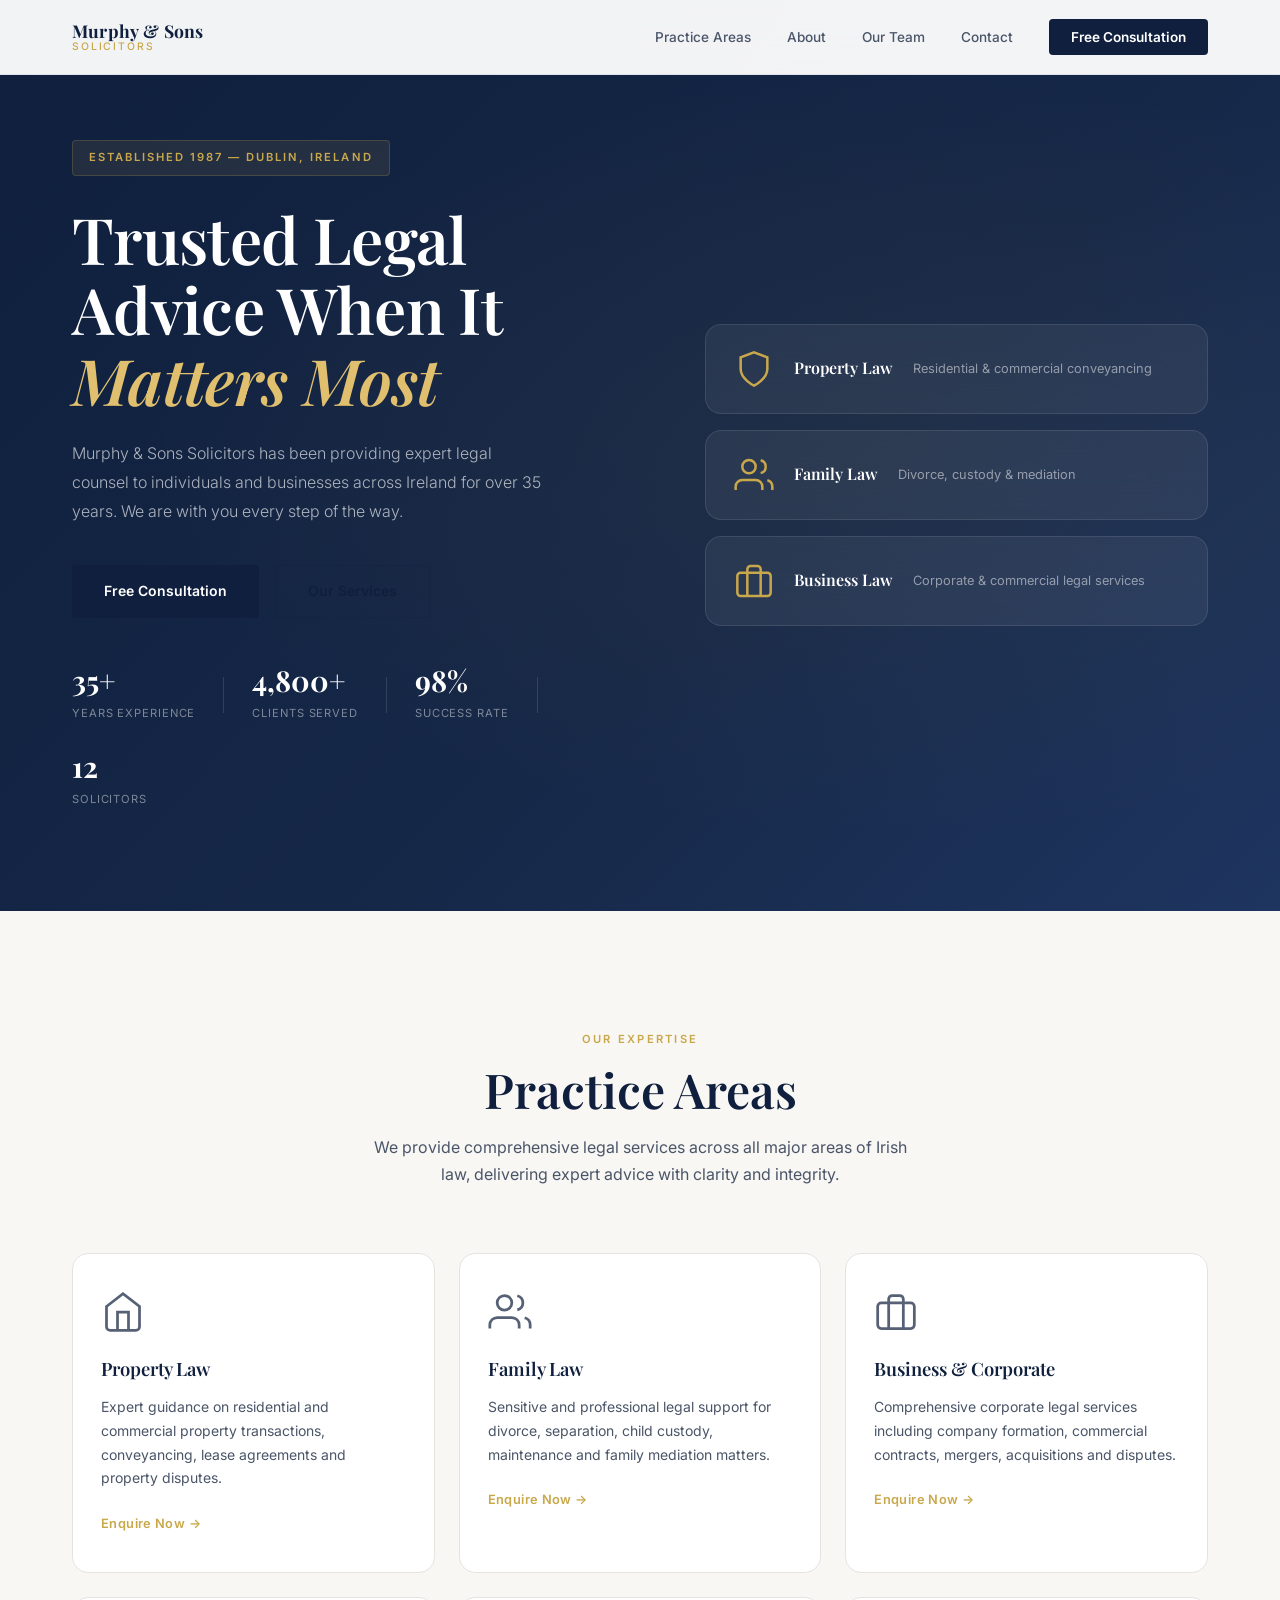
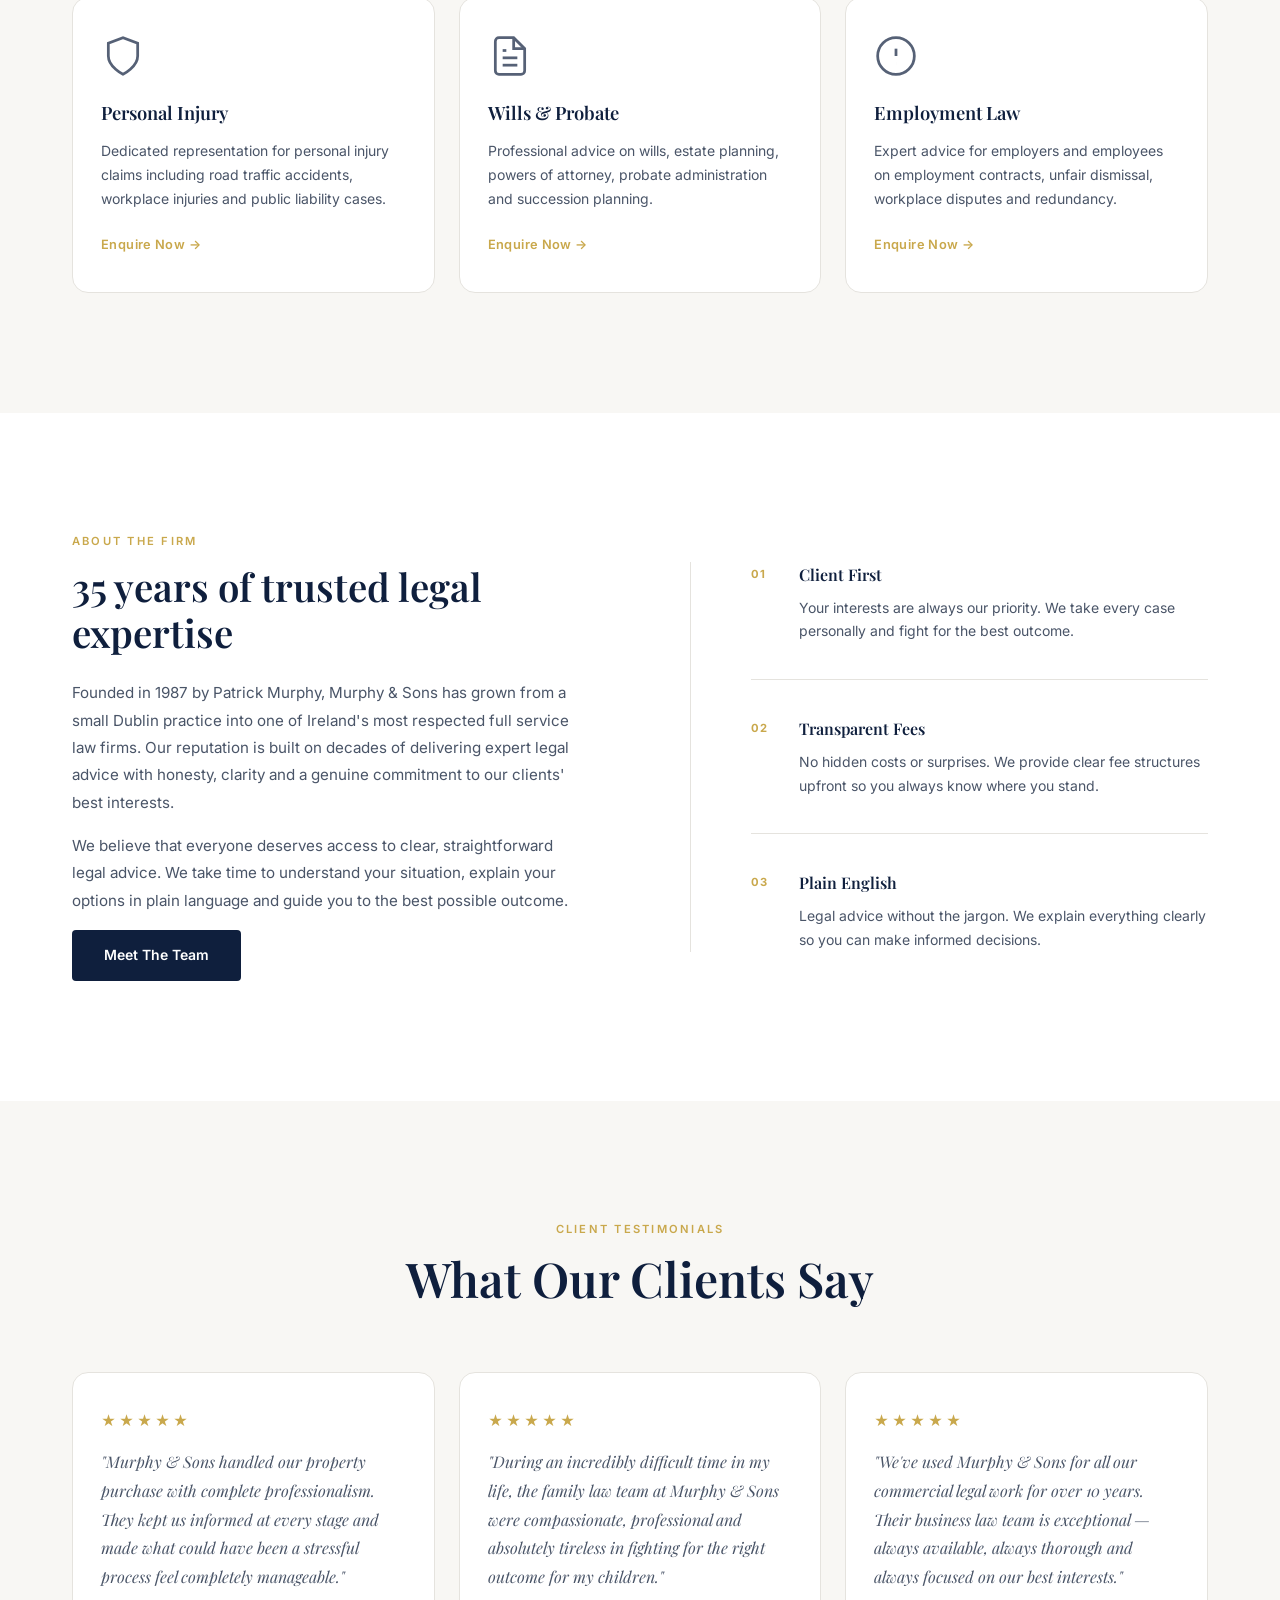
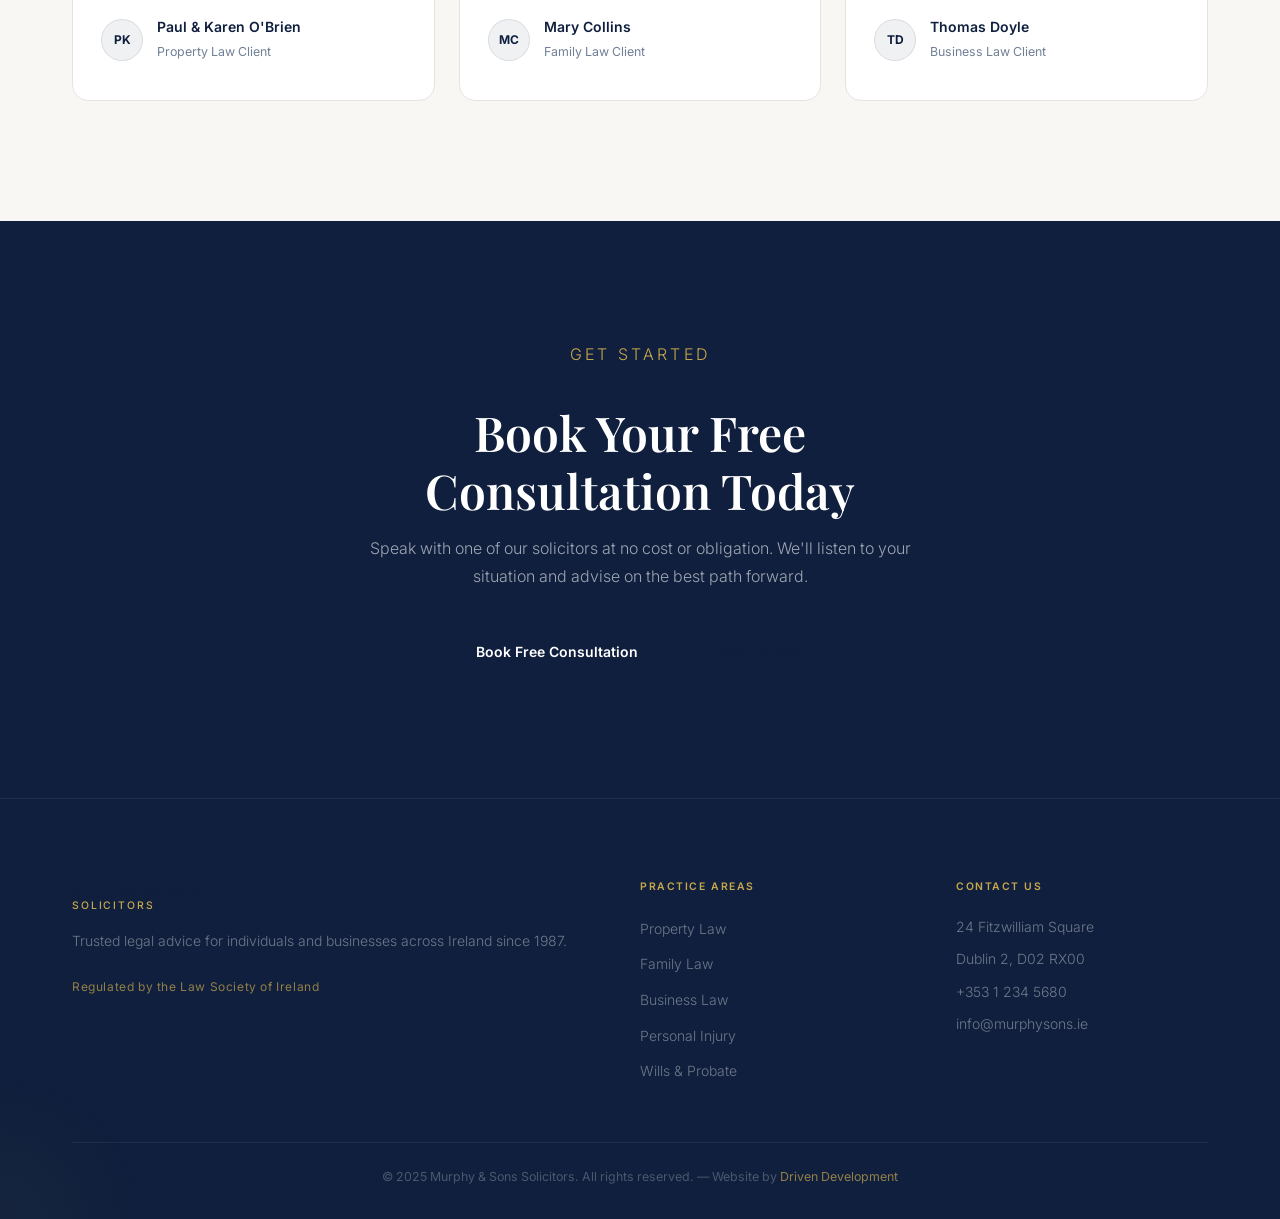
==== index.html @ 1b97e381 "Initial commit — Murphy & Sons Solicitors full website with homepage, team and contact" ====
<!DOCTYPE html>
<html lang="en">
<head>
  <meta charset="UTF-8" />
  <meta name="viewport" content="width=device-width, initial-scale=1.0" />
  <meta name="description" content="Murphy & Sons Solicitors — Trusted legal advice for individuals and businesses across Ireland." />
  <title>Murphy & Sons Solicitors</title>
  <link rel="stylesheet" href="style.css" />
  <link rel="preconnect" href="https://fonts.googleapis.com" />
  <link rel="preconnect" href="https://fonts.gstatic.com" crossorigin />
  <link href="https://fonts.googleapis.com/css2?family=Playfair+Display:ital,wght@0,400;0,500;0,600;0,700;1,400;1,600&family=Inter:wght@300;400;500;600;700&display=swap" rel="stylesheet" />
</head>
<body>

  <!-- NAVIGATION -->
  <nav class="nav" id="nav">
    <div class="nav__inner">
      <a href="index.html" class="nav__logo">
        <span class="logo__name">Murphy & Sons</span>
        <span class="logo__tag">Solicitors</span>
      </a>
      <ul class="nav__links" id="navLinks">
        <li><a href="#practice-areas">Practice Areas</a></li>
        <li><a href="#about">About</a></li>
        <li><a href="pages/about.html">Our Team</a></li>
        <li><a href="pages/contact.html">Contact</a></li>
        <li><a href="pages/contact.html" class="nav__cta">Free Consultation</a></li>
      </ul>
      <button class="nav__burger" id="burger" aria-label="Open menu">
        <span></span><span></span><span></span>
      </button>
    </div>
  </nav>

  <!-- HERO -->
  <section class="hero">
    <div class="hero__inner">
      <div class="hero__content">
        <div class="hero__tag">Established 1987 — Dublin, Ireland</div>
        <h1 class="hero__heading">Trusted Legal<br />Advice When It<br /><em>Matters Most</em></h1>
        <p class="hero__sub">Murphy & Sons Solicitors has been providing expert legal counsel to individuals and businesses across Ireland for over 35 years. We are with you every step of the way.</p>
        <div class="hero__actions">
          <a href="pages/contact.html" class="btn btn--primary">Free Consultation</a>
          <a href="#practice-areas" class="btn btn--ghost">Our Services</a>
        </div>
        <div class="hero__trust">
          <div class="hero__trust-item">
            <strong>35+</strong>
            <span>Years Experience</span>
          </div>
          <div class="hero__trust-divider"></div>
          <div class="hero__trust-item">
            <strong>4,800+</strong>
            <span>Clients Served</span>
          </div>
          <div class="hero__trust-divider"></div>
          <div class="hero__trust-item">
            <strong>98%</strong>
            <span>Success Rate</span>
          </div>
          <div class="hero__trust-divider"></div>
          <div class="hero__trust-item">
            <strong>12</strong>
            <span>Solicitors</span>
          </div>
        </div>
      </div>
      <div class="hero__right">
        <div class="hero__card-stack">
          <div class="hero__card">
            <div class="hero__card-icon">
              <svg viewBox="0 0 24 24" fill="none" stroke="currentColor" stroke-width="1.5"><path d="M12 22s8-4 8-10V5l-8-3-8 3v7c0 6 8 10 8 10z"/></svg>
            </div>
            <h3>Property Law</h3>
            <p>Residential & commercial conveyancing</p>
          </div>
          <div class="hero__card">
            <div class="hero__card-icon">
              <svg viewBox="0 0 24 24" fill="none" stroke="currentColor" stroke-width="1.5"><path d="M17 21v-2a4 4 0 0 0-4-4H5a4 4 0 0 0-4 4v2"/><circle cx="9" cy="7" r="4"/><path d="M23 21v-2a4 4 0 0 0-3-3.87"/><path d="M16 3.13a4 4 0 0 1 0 7.75"/></svg>
            </div>
            <h3>Family Law</h3>
            <p>Divorce, custody & mediation</p>
          </div>
          <div class="hero__card">
            <div class="hero__card-icon">
              <svg viewBox="0 0 24 24" fill="none" stroke="currentColor" stroke-width="1.5"><rect x="2" y="7" width="20" height="14" rx="2" ry="2"/><path d="M16 21V5a2 2 0 0 0-2-2h-4a2 2 0 0 0-2 2v16"/></svg>
            </div>
            <h3>Business Law</h3>
            <p>Corporate & commercial legal services</p>
          </div>
        </div>
      </div>
    </div>
  </section>

  <!-- PRACTICE AREAS -->
  <section class="practice-areas section" id="practice-areas">
    <div class="container">
      <div class="section__header">
        <p class="section__label">Our Expertise</p>
        <h2 class="section__title">Practice Areas</h2>
        <p class="section__sub">We provide comprehensive legal services across all major areas of Irish law, delivering expert advice with clarity and integrity.</p>
      </div>
      <div class="practice__grid">
        <div class="practice__card">
          <div class="practice__icon">
            <svg viewBox="0 0 24 24" fill="none" stroke="currentColor" stroke-width="1.5"><path d="M3 9l9-7 9 7v11a2 2 0 0 1-2 2H5a2 2 0 0 1-2-2z"/><polyline points="9 22 9 12 15 12 15 22"/></svg>
          </div>
          <h3>Property Law</h3>
          <p>Expert guidance on residential and commercial property transactions, conveyancing, lease agreements and property disputes.</p>
          <a href="pages/contact.html" class="practice__link">Enquire Now →</a>
        </div>
        <div class="practice__card">
          <div class="practice__icon">
            <svg viewBox="0 0 24 24" fill="none" stroke="currentColor" stroke-width="1.5"><path d="M17 21v-2a4 4 0 0 0-4-4H5a4 4 0 0 0-4 4v2"/><circle cx="9" cy="7" r="4"/><path d="M23 21v-2a4 4 0 0 0-3-3.87"/><path d="M16 3.13a4 4 0 0 1 0 7.75"/></svg>
          </div>
          <h3>Family Law</h3>
          <p>Sensitive and professional legal support for divorce, separation, child custody, maintenance and family mediation matters.</p>
          <a href="pages/contact.html" class="practice__link">Enquire Now →</a>
        </div>
        <div class="practice__card">
          <div class="practice__icon">
            <svg viewBox="0 0 24 24" fill="none" stroke="currentColor" stroke-width="1.5"><rect x="2" y="7" width="20" height="14" rx="2" ry="2"/><path d="M16 21V5a2 2 0 0 0-2-2h-4a2 2 0 0 0-2 2v16"/></svg>
          </div>
          <h3>Business & Corporate</h3>
          <p>Comprehensive corporate legal services including company formation, commercial contracts, mergers, acquisitions and disputes.</p>
          <a href="pages/contact.html" class="practice__link">Enquire Now →</a>
        </div>
        <div class="practice__card">
          <div class="practice__icon">
            <svg viewBox="0 0 24 24" fill="none" stroke="currentColor" stroke-width="1.5"><path d="M12 22s8-4 8-10V5l-8-3-8 3v7c0 6 8 10 8 10z"/></svg>
          </div>
          <h3>Personal Injury</h3>
          <p>Dedicated representation for personal injury claims including road traffic accidents, workplace injuries and public liability cases.</p>
          <a href="pages/contact.html" class="practice__link">Enquire Now →</a>
        </div>
        <div class="practice__card">
          <div class="practice__icon">
            <svg viewBox="0 0 24 24" fill="none" stroke="currentColor" stroke-width="1.5"><path d="M14 2H6a2 2 0 0 0-2 2v16a2 2 0 0 0 2 2h12a2 2 0 0 0 2-2V8z"/><polyline points="14 2 14 8 20 8"/><line x1="16" y1="13" x2="8" y2="13"/><line x1="16" y1="17" x2="8" y2="17"/><polyline points="10 9 9 9 8 9"/></svg>
          </div>
          <h3>Wills & Probate</h3>
          <p>Professional advice on wills, estate planning, powers of attorney, probate administration and succession planning.</p>
          <a href="pages/contact.html" class="practice__link">Enquire Now →</a>
        </div>
        <div class="practice__card">
          <div class="practice__icon">
            <svg viewBox="0 0 24 24" fill="none" stroke="currentColor" stroke-width="1.5"><circle cx="12" cy="12" r="10"/><line x1="12" y1="8" x2="12" y2="12"/><line x1="12" y1="16" x2="12.01" y2="16"/></svg>
          </div>
          <h3>Employment Law</h3>
          <p>Expert advice for employers and employees on employment contracts, unfair dismissal, workplace disputes and redundancy.</p>
          <a href="pages/contact.html" class="practice__link">Enquire Now →</a>
        </div>
      </div>
    </div>
  </section>

  <!-- ABOUT STRIP -->
  <section class="about-strip section" id="about">
    <div class="container">
      <div class="about-strip__inner">
        <div class="about-strip__left">
          <p class="section__label">About The Firm</p>
          <h2 class="about-strip__title">35 years of trusted legal expertise</h2>
          <p class="about-strip__body">Founded in 1987 by Patrick Murphy, Murphy & Sons has grown from a small Dublin practice into one of Ireland's most respected full service law firms. Our reputation is built on decades of delivering expert legal advice with honesty, clarity and a genuine commitment to our clients' best interests.</p>
          <p class="about-strip__body">We believe that everyone deserves access to clear, straightforward legal advice. We take time to understand your situation, explain your options in plain language and guide you to the best possible outcome.</p>
          <a href="pages/about.html" class="btn btn--primary">Meet The Team</a>
        </div>
        <div class="about-strip__right">
          <div class="about-strip__values">
            <div class="value__item">
              <div class="value__num">01</div>
              <div>
                <h4>Client First</h4>
                <p>Your interests are always our priority. We take every case personally and fight for the best outcome.</p>
              </div>
            </div>
            <div class="value__item">
              <div class="value__num">02</div>
              <div>
                <h4>Transparent Fees</h4>
                <p>No hidden costs or surprises. We provide clear fee structures upfront so you always know where you stand.</p>
              </div>
            </div>
            <div class="value__item">
              <div class="value__num">03</div>
              <div>
                <h4>Plain English</h4>
                <p>Legal advice without the jargon. We explain everything clearly so you can make informed decisions.</p>
              </div>
            </div>
          </div>
        </div>
      </div>
    </div>
  </section>

  <!-- TESTIMONIALS -->
  <section class="testimonials section">
    <div class="container">
      <div class="section__header">
        <p class="section__label">Client Testimonials</p>
        <h2 class="section__title">What Our Clients Say</h2>
      </div>
      <div class="testimonials__grid">
        <div class="testimonial__card">
          <div class="testimonial__stars">★★★★★</div>
          <p>"Murphy & Sons handled our property purchase with complete professionalism. They kept us informed at every stage and made what could have been a stressful process feel completely manageable."</p>
          <div class="testimonial__author">
            <div class="author__initials">PK</div>
            <div>
              <strong>Paul & Karen O'Brien</strong>
              <span>Property Law Client</span>
            </div>
          </div>
        </div>
        <div class="testimonial__card">
          <div class="testimonial__stars">★★★★★</div>
          <p>"During an incredibly difficult time in my life, the family law team at Murphy & Sons were compassionate, professional and absolutely tireless in fighting for the right outcome for my children."</p>
          <div class="testimonial__author">
            <div class="author__initials">MC</div>
            <div>
              <strong>Mary Collins</strong>
              <span>Family Law Client</span>
            </div>
          </div>
        </div>
        <div class="testimonial__card">
          <div class="testimonial__stars">★★★★★</div>
          <p>"We've used Murphy & Sons for all our commercial legal work for over 10 years. Their business law team is exceptional — always available, always thorough and always focused on our best interests."</p>
          <div class="testimonial__author">
            <div class="author__initials">TD</div>
            <div>
              <strong>Thomas Doyle</strong>
              <span>Business Law Client</span>
            </div>
          </div>
        </div>
      </div>
    </div>
  </section>

  <!-- CTA -->
  <section class="cta-banner">
    <div class="container">
      <div class="cta-banner__inner">
        <p class="section__label">Get Started</p>
        <h2>Book Your Free Consultation Today</h2>
        <p>Speak with one of our solicitors at no cost or obligation. We'll listen to your situation and advise on the best path forward.</p>
        <div class="cta-banner__actions">
          <a href="pages/contact.html" class="btn btn--primary">Book Free Consultation</a>
          <a href="tel:+35312345680" class="btn btn--ghost">Call Us Now</a>
        </div>
      </div>
    </div>
  </section>

  <!-- FOOTER -->
  <footer class="footer">
    <div class="container">
      <div class="footer__inner">
        <div class="footer__brand">
          <a href="index.html" class="nav__logo">
            <span class="logo__name">Murphy & Sons</span>
            <span class="logo__tag">Solicitors</span>
          </a>
          <p>Trusted legal advice for individuals and businesses across Ireland since 1987.</p>
          <div class="footer__reg">
            <span>Regulated by the Law Society of Ireland</span>
          </div>
        </div>
        <div class="footer__links">
          <h4>Practice Areas</h4>
          <ul>
            <li><a href="#practice-areas">Property Law</a></li>
            <li><a href="#practice-areas">Family Law</a></li>
            <li><a href="#practice-areas">Business Law</a></li>
            <li><a href="#practice-areas">Personal Injury</a></li>
            <li><a href="#practice-areas">Wills & Probate</a></li>
          </ul>
        </div>
        <div class="footer__contact">
          <h4>Contact Us</h4>
          <ul>
            <li>24 Fitzwilliam Square</li>
            <li>Dublin 2, D02 RX00</li>
            <li><a href="tel:+35312345680">+353 1 234 5680</a></li>
            <li><a href="mailto:info@murphysons.ie">info@murphysons.ie</a></li>
          </ul>
        </div>
      </div>
      <div class="footer__bottom">
        <p>© 2025 Murphy & Sons Solicitors. All rights reserved. — Website by <a href="https://cbyrne290-hub.github.io/driven-development" target="_blank">Driven Development</a></p>
      </div>
    </div>
  </footer>

  <script src="script.js"></script>
</body>
</html>
---- style.css ----
/* ============================================
   MURPHY & SONS SOLICITORS — STYLESHEET
   ============================================ */

/* --- RESET & BASE --- */
*, *::before, *::after {
  margin: 0;
  padding: 0;
  box-sizing: border-box;
}

:root {
  --navy: #0F1F3D;
  --navy-mid: #162848;
  --navy-light: #1E3560;
  --gold: #C9A84C;
  --gold-light: #E0C06E;
  --white: #FFFFFF;
  --off-white: #F8F7F4;
  --light-grey: #F2F1EE;
  --mid-grey: #E5E3DE;
  --text-dark: #1A1A2E;
  --text-mid: #4A5568;
  --text-light: #718096;
  --font-display: 'Playfair Display', serif;
  --font-main: 'Inter', sans-serif;
  --transition: 0.3s ease;
  --radius: 8px;
  --radius-lg: 16px;
}

html {
  scroll-behavior: smooth;
  font-size: 16px;
}

body {
  font-family: var(--font-main);
  background-color: var(--white);
  color: var(--text-dark);
  overflow-x: hidden;
  line-height: 1.6;
}

a {
  text-decoration: none;
  color: inherit;
}

ul {
  list-style: none;
}

img {
  max-width: 100%;
  display: block;
}

/* --- UTILITY --- */
.container {
  max-width: 1200px;
  margin: 0 auto;
  padding: 0 2rem;
}

.section {
  padding: 120px 0;
}

.section__header {
  text-align: center;
  margin-bottom: 64px;
}

.section__label {
  font-size: 0.7rem;
  font-weight: 600;
  letter-spacing: 0.2em;
  text-transform: uppercase;
  color: var(--gold);
  margin-bottom: 12px;
  display: block;
}

.section__title {
  font-family: var(--font-display);
  font-size: clamp(2rem, 4vw, 3rem);
  font-weight: 600;
  color: var(--navy);
  line-height: 1.2;
}

.section__sub {
  font-size: 1rem;
  color: var(--text-mid);
  max-width: 560px;
  margin: 16px auto 0;
  line-height: 1.7;
}

/* --- BUTTONS --- */
.btn {
  display: inline-flex;
  align-items: center;
  gap: 8px;
  padding: 14px 32px;
  border-radius: 4px;
  font-family: var(--font-main);
  font-size: 0.875rem;
  font-weight: 600;
  cursor: pointer;
  transition: all var(--transition);
  border: none;
  white-space: nowrap;
}

.btn--primary {
  background: var(--navy);
  color: var(--white);
}

.btn--primary:hover {
  background: var(--navy-light);
  transform: translateY(-2px);
}

.btn--ghost {
  background: transparent;
  color: var(--navy);
  border: 1.5px solid rgba(15, 31, 61, 0.25);
}

.btn--ghost:hover {
  border-color: var(--navy);
  transform: translateY(-2px);
}

.btn--white {
  background: var(--white);
  color: var(--navy);
}

.btn--white:hover {
  background: var(--off-white);
  transform: translateY(-2px);
}

.btn--full {
  width: 100%;
  justify-content: center;
}

/* ============================================
   NAVIGATION
   ============================================ */
.nav {
  position: fixed;
  top: 0;
  left: 0;
  right: 0;
  z-index: 1000;
  padding: 20px 0;
  background: rgba(255, 255, 255, 0.95);
  backdrop-filter: blur(20px);
  border-bottom: 1px solid rgba(15, 31, 61, 0.08);
  transition: all var(--transition);
}

.nav.scrolled {
  padding: 14px 0;
  box-shadow: 0 2px 20px rgba(15, 31, 61, 0.08);
}

.nav__inner {
  max-width: 1200px;
  margin: 0 auto;
  padding: 0 2rem;
  display: flex;
  align-items: center;
  justify-content: space-between;
}

.nav__logo {
  display: flex;
  flex-direction: column;
  line-height: 1.2;
}

.logo__name {
  font-family: var(--font-display);
  font-size: 1.1rem;
  font-weight: 700;
  color: var(--navy);
  letter-spacing: 0.01em;
}

.logo__tag {
  font-size: 0.65rem;
  font-weight: 500;
  letter-spacing: 0.18em;
  text-transform: uppercase;
  color: var(--gold);
}

.nav__links {
  display: flex;
  align-items: center;
  gap: 36px;
}

.nav__links a {
  font-size: 0.85rem;
  font-weight: 500;
  color: var(--text-mid);
  transition: color var(--transition);
}

.nav__links a:hover {
  color: var(--navy);
}

.nav__cta {
  background: var(--navy) !important;
  color: var(--white) !important;
  padding: 10px 22px !important;
  border-radius: 4px !important;
  font-weight: 600 !important;
}

.nav__cta:hover {
  background: var(--navy-light) !important;
}

.nav__burger {
  display: none;
  flex-direction: column;
  gap: 5px;
  background: none;
  border: none;
  cursor: pointer;
  padding: 4px;
}

.nav__burger span {
  display: block;
  width: 24px;
  height: 2px;
  background: var(--navy);
  transition: all var(--transition);
  border-radius: 2px;
}

/* ============================================
   HERO
   ============================================ */
.hero {
  min-height: 100vh;
  background: linear-gradient(135deg, var(--navy) 0%, var(--navy-mid) 60%, var(--navy-light) 100%);
  display: flex;
  align-items: center;
  position: relative;
  overflow: hidden;
}

.hero::before {
  content: '';
  position: absolute;
  inset: 0;
  background: radial-gradient(ellipse at 70% 50%, rgba(201, 168, 76, 0.06) 0%, transparent 60%);
}

.hero__inner {
  max-width: 1200px;
  margin: 0 auto;
  padding: 140px 2rem 100px;
  display: grid;
  grid-template-columns: 1.1fr 1fr;
  gap: 80px;
  align-items: center;
  width: 100%;
  position: relative;
  z-index: 1;
}

.hero__tag {
  display: inline-block;
  font-size: 0.7rem;
  font-weight: 600;
  letter-spacing: 0.18em;
  text-transform: uppercase;
  color: var(--gold);
  background: rgba(201, 168, 76, 0.1);
  border: 1px solid rgba(201, 168, 76, 0.2);
  padding: 8px 16px;
  border-radius: 4px;
  margin-bottom: 28px;
}

.hero__heading {
  font-family: var(--font-display);
  font-size: clamp(2.8rem, 5vw, 4.5rem);
  font-weight: 600;
  line-height: 1.1;
  color: var(--white);
  margin-bottom: 24px;
  letter-spacing: -0.01em;
}

.hero__heading em {
  font-style: italic;
  color: var(--gold-light);
}

.hero__sub {
  font-size: 1rem;
  color: rgba(255, 255, 255, 0.65);
  max-width: 480px;
  line-height: 1.8;
  margin-bottom: 40px;
  font-weight: 300;
}

.hero__actions {
  display: flex;
  gap: 16px;
  flex-wrap: wrap;
  margin-bottom: 48px;
}

.hero__trust {
  display: flex;
  align-items: center;
  gap: 28px;
  flex-wrap: wrap;
}

.hero__trust-item strong {
  display: block;
  font-family: var(--font-display);
  font-size: 1.8rem;
  font-weight: 700;
  color: var(--white);
  line-height: 1;
  margin-bottom: 4px;
}

.hero__trust-item span {
  font-size: 0.7rem;
  color: rgba(255, 255, 255, 0.45);
  letter-spacing: 0.08em;
  text-transform: uppercase;
}

.hero__trust-divider {
  width: 1px;
  height: 36px;
  background: rgba(255, 255, 255, 0.12);
}

.hero__card-stack {
  display: flex;
  flex-direction: column;
  gap: 16px;
}

.hero__card {
  background: rgba(255, 255, 255, 0.06);
  border: 1px solid rgba(255, 255, 255, 0.1);
  backdrop-filter: blur(20px);
  border-radius: var(--radius-lg);
  padding: 24px 28px;
  display: flex;
  align-items: center;
  gap: 20px;
  transition: all var(--transition);
}

.hero__card:hover {
  background: rgba(255, 255, 255, 0.1);
  border-color: rgba(201, 168, 76, 0.2);
  transform: translateX(4px);
}

.hero__card-icon {
  width: 40px;
  height: 40px;
  color: var(--gold);
  flex-shrink: 0;
}

.hero__card-icon svg {
  width: 100%;
  height: 100%;
}

.hero__card h3 {
  font-family: var(--font-display);
  font-size: 1rem;
  font-weight: 600;
  color: var(--white);
  margin-bottom: 4px;
}

.hero__card p {
  font-size: 0.8rem;
  color: rgba(255, 255, 255, 0.5);
}

/* ============================================
   PRACTICE AREAS
   ============================================ */
.practice-areas {
  background: var(--off-white);
}

.practice__grid {
  display: grid;
  grid-template-columns: repeat(3, 1fr);
  gap: 24px;
}

.practice__card {
  background: var(--white);
  border: 1px solid var(--mid-grey);
  border-radius: var(--radius-lg);
  padding: 36px 28px;
  transition: all var(--transition);
  position: relative;
  overflow: hidden;
}

.practice__card::before {
  content: '';
  position: absolute;
  top: 0;
  left: 0;
  right: 0;
  height: 3px;
  background: var(--gold);
  transform: scaleX(0);
  transition: transform var(--transition);
}

.practice__card:hover {
  border-color: rgba(15, 31, 61, 0.15);
  box-shadow: 0 8px 32px rgba(15, 31, 61, 0.08);
  transform: translateY(-4px);
}

.practice__card:hover::before {
  transform: scaleX(1);
}

.practice__icon {
  width: 44px;
  height: 44px;
  color: var(--navy);
  margin-bottom: 20px;
  opacity: 0.7;
}

.practice__icon svg {
  width: 100%;
  height: 100%;
}

.practice__card h3 {
  font-family: var(--font-display);
  font-size: 1.15rem;
  font-weight: 600;
  color: var(--navy);
  margin-bottom: 12px;
}

.practice__card p {
  font-size: 0.875rem;
  color: var(--text-mid);
  line-height: 1.7;
  margin-bottom: 20px;
}

.practice__link {
  font-size: 0.8rem;
  font-weight: 600;
  color: var(--gold);
  letter-spacing: 0.03em;
  transition: color var(--transition);
}

.practice__link:hover {
  color: var(--navy);
}

/* ============================================
   ABOUT STRIP
   ============================================ */
.about-strip__inner {
  display: grid;
  grid-template-columns: 1fr 1fr;
  gap: 100px;
  align-items: center;
}

.about-strip__title {
  font-family: var(--font-display);
  font-size: clamp(1.8rem, 3vw, 2.6rem);
  font-weight: 600;
  color: var(--navy);
  margin: 12px 0 24px;
  line-height: 1.2;
}

.about-strip__body {
  font-size: 0.95rem;
  color: var(--text-mid);
  line-height: 1.8;
  margin-bottom: 16px;
}

.about-strip__right {
  border-left: 1px solid var(--mid-grey);
  padding-left: 60px;
}

.value__item {
  display: flex;
  gap: 24px;
  align-items: flex-start;
  margin-bottom: 36px;
  padding-bottom: 36px;
  border-bottom: 1px solid var(--mid-grey);
}

.value__item:last-child {
  margin-bottom: 0;
  padding-bottom: 0;
  border-bottom: none;
}

.value__num {
  font-size: 0.7rem;
  font-weight: 700;
  color: var(--gold);
  letter-spacing: 0.1em;
  padding-top: 4px;
  min-width: 24px;
}

.value__item h4 {
  font-family: var(--font-display);
  font-size: 1rem;
  font-weight: 600;
  color: var(--navy);
  margin-bottom: 8px;
}

.value__item p {
  font-size: 0.875rem;
  color: var(--text-mid);
  line-height: 1.7;
}

/* ============================================
   TESTIMONIALS
   ============================================ */
.testimonials {
  background: var(--off-white);
}

.testimonials__grid {
  display: grid;
  grid-template-columns: repeat(3, 1fr);
  gap: 24px;
}

.testimonial__card {
  background: var(--white);
  border: 1px solid var(--mid-grey);
  border-radius: var(--radius-lg);
  padding: 36px 28px;
  transition: all var(--transition);
}

.testimonial__card:hover {
  box-shadow: 0 8px 32px rgba(15, 31, 61, 0.08);
  transform: translateY(-4px);
}

.testimonial__stars {
  color: var(--gold);
  font-size: 0.9rem;
  letter-spacing: 3px;
  margin-bottom: 16px;
}

.testimonial__card p {
  font-family: var(--font-display);
  font-size: 1rem;
  color: var(--text-mid);
  line-height: 1.8;
  font-style: italic;
  margin-bottom: 24px;
}

.testimonial__author {
  display: flex;
  align-items: center;
  gap: 14px;
}

.author__initials {
  width: 42px;
  height: 42px;
  border-radius: 50%;
  background: rgba(15, 31, 61, 0.06);
  border: 1px solid rgba(15, 31, 61, 0.1);
  display: flex;
  align-items: center;
  justify-content: center;
  font-size: 0.75rem;
  font-weight: 700;
  color: var(--navy);
  flex-shrink: 0;
}

.testimonial__author strong {
  display: block;
  font-size: 0.875rem;
  color: var(--navy);
  font-weight: 600;
}

.testimonial__author span {
  font-size: 0.775rem;
  color: var(--text-light);
}

/* ============================================
   CTA BANNER
   ============================================ */
.cta-banner {
  padding: 120px 0;
  background: var(--navy);
}

.cta-banner__inner {
  text-align: center;
  max-width: 600px;
  margin: 0 auto;
}

.cta-banner__inner .section__label {
  color: var(--gold);
}

.cta-banner__inner h2 {
  font-family: var(--font-display);
  font-size: clamp(2rem, 4vw, 3rem);
  font-weight: 600;
  color: var(--white);
  margin: 12px 0 16px;
  line-height: 1.2;
}

.cta-banner__inner p {
  font-size: 1rem;
  color: rgba(255, 255, 255, 0.6);
  margin-bottom: 36px;
  line-height: 1.7;
  font-weight: 300;
}

.cta-banner__actions {
  display: flex;
  gap: 16px;
  justify-content: center;
  flex-wrap: wrap;
}

/* ============================================
   FOOTER
   ============================================ */
.footer {
  padding: 80px 0 32px;
  background: var(--navy);
  border-top: 1px solid rgba(255, 255, 255, 0.06);
}

.footer__inner {
  display: grid;
  grid-template-columns: 2fr 1fr 1fr;
  gap: 64px;
  margin-bottom: 48px;
}

.footer__brand p {
  font-size: 0.875rem;
  color: rgba(255, 255, 255, 0.4);
  line-height: 1.7;
  margin-top: 16px;
  margin-bottom: 20px;
  font-weight: 300;
}

.footer__reg span {
  font-size: 0.75rem;
  color: var(--gold);
  opacity: 0.7;
  letter-spacing: 0.05em;
}

.footer__links h4,
.footer__contact h4 {
  font-size: 0.65rem;
  font-weight: 600;
  letter-spacing: 0.15em;
  text-transform: uppercase;
  color: var(--gold);
  margin-bottom: 20px;
}

.footer__links ul li,
.footer__contact ul li {
  margin-bottom: 10px;
}

.footer__links ul a,
.footer__contact ul a,
.footer__contact ul li {
  font-size: 0.875rem;
  color: rgba(255, 255, 255, 0.4);
  transition: color var(--transition);
  font-weight: 300;
}

.footer__links ul a:hover,
.footer__contact ul a:hover {
  color: var(--gold);
}

.footer__bottom {
  border-top: 1px solid rgba(255, 255, 255, 0.06);
  padding-top: 24px;
  text-align: center;
}

.footer__bottom p {
  font-size: 0.775rem;
  color: rgba(255, 255, 255, 0.25);
}

.footer__bottom a {
  color: var(--gold);
  opacity: 0.7;
  transition: opacity var(--transition);
}

.footer__bottom a:hover {
  opacity: 1;
}

/* ============================================
   REVEAL ANIMATIONS
   ============================================ */
.reveal {
  opacity: 0;
  transform: translateY(24px);
  transition: opacity 0.7s ease, transform 0.7s ease;
}

.reveal.visible {
  opacity: 1;
  transform: translateY(0);
}

/* ============================================
   RESPONSIVE
   ============================================ */
@media (max-width: 1024px) {
  .hero__inner {
    gap: 48px;
  }

  .practice__grid {
    grid-template-columns: repeat(2, 1fr);
  }

  .about-strip__inner {
    gap: 60px;
  }
}

@media (max-width: 768px) {
  .section {
    padding: 80px 0;
  }

  .nav__links {
    display: none;
    position: fixed;
    top: 0;
    left: 0;
    right: 0;
    bottom: 0;
    background: var(--white);
    flex-direction: column;
    align-items: center;
    justify-content: center;
    gap: 32px;
    z-index: 999;
  }

  .nav__links.open {
    display: flex;
  }

  .nav__links a {
    font-size: 1rem;
    color: var(--navy);
  }

  .nav__burger {
    display: flex;
    z-index: 1001;
  }

  .hero__inner {
    grid-template-columns: 1fr;
    gap: 48px;
  }

  .practice__grid {
    grid-template-columns: 1fr;
  }

  .about-strip__inner {
    grid-template-columns: 1fr;
    gap: 48px;
  }

  .about-strip__right {
    border-left: none;
    padding-left: 0;
    border-top: 1px solid var(--mid-grey);
    padding-top: 48px;
  }

  .testimonials__grid {
    grid-template-columns: 1fr;
  }

  .footer__inner {
    grid-template-columns: 1fr;
    gap: 40px;
  }

  .hero__trust {
    gap: 16px;
  }

  .hero__trust-divider {
    display: none;
  }
}

@media (max-width: 480px) {
  .hero__heading {
    font-size: 2.5rem;
  }
}
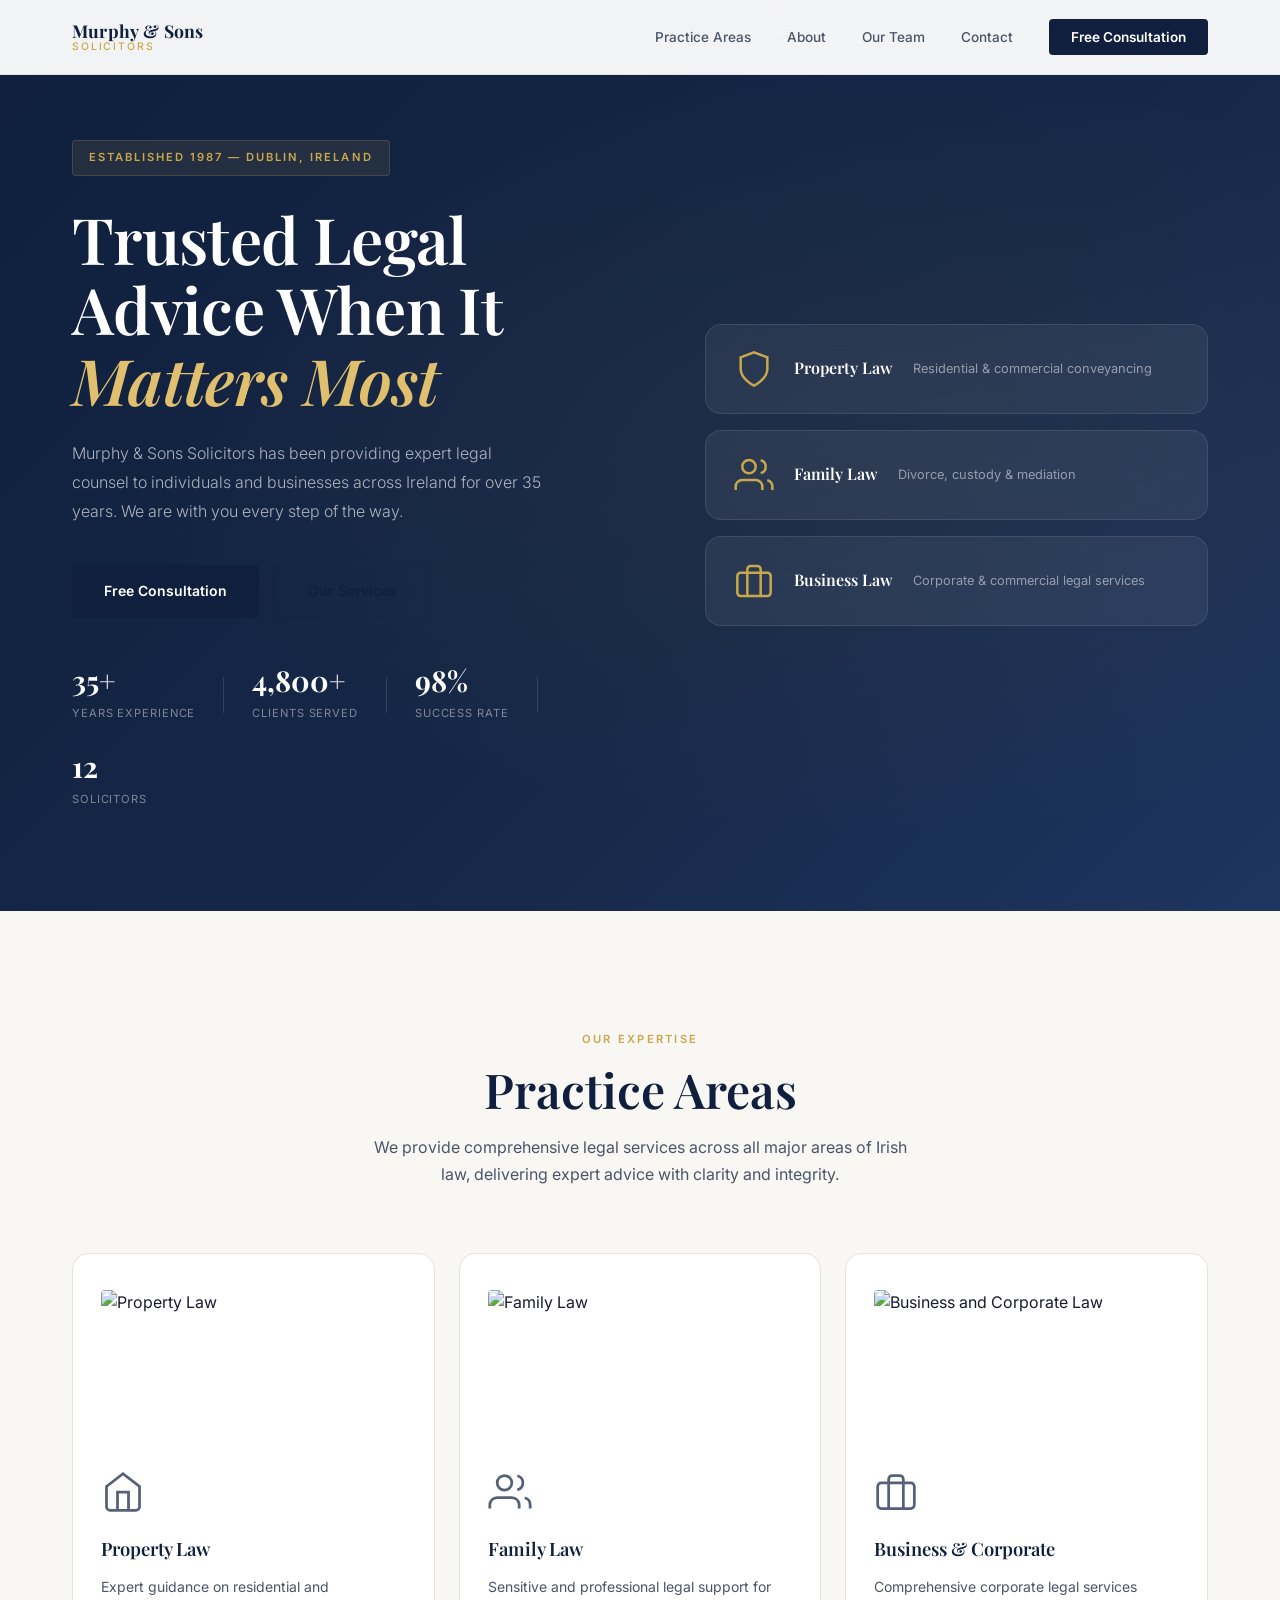
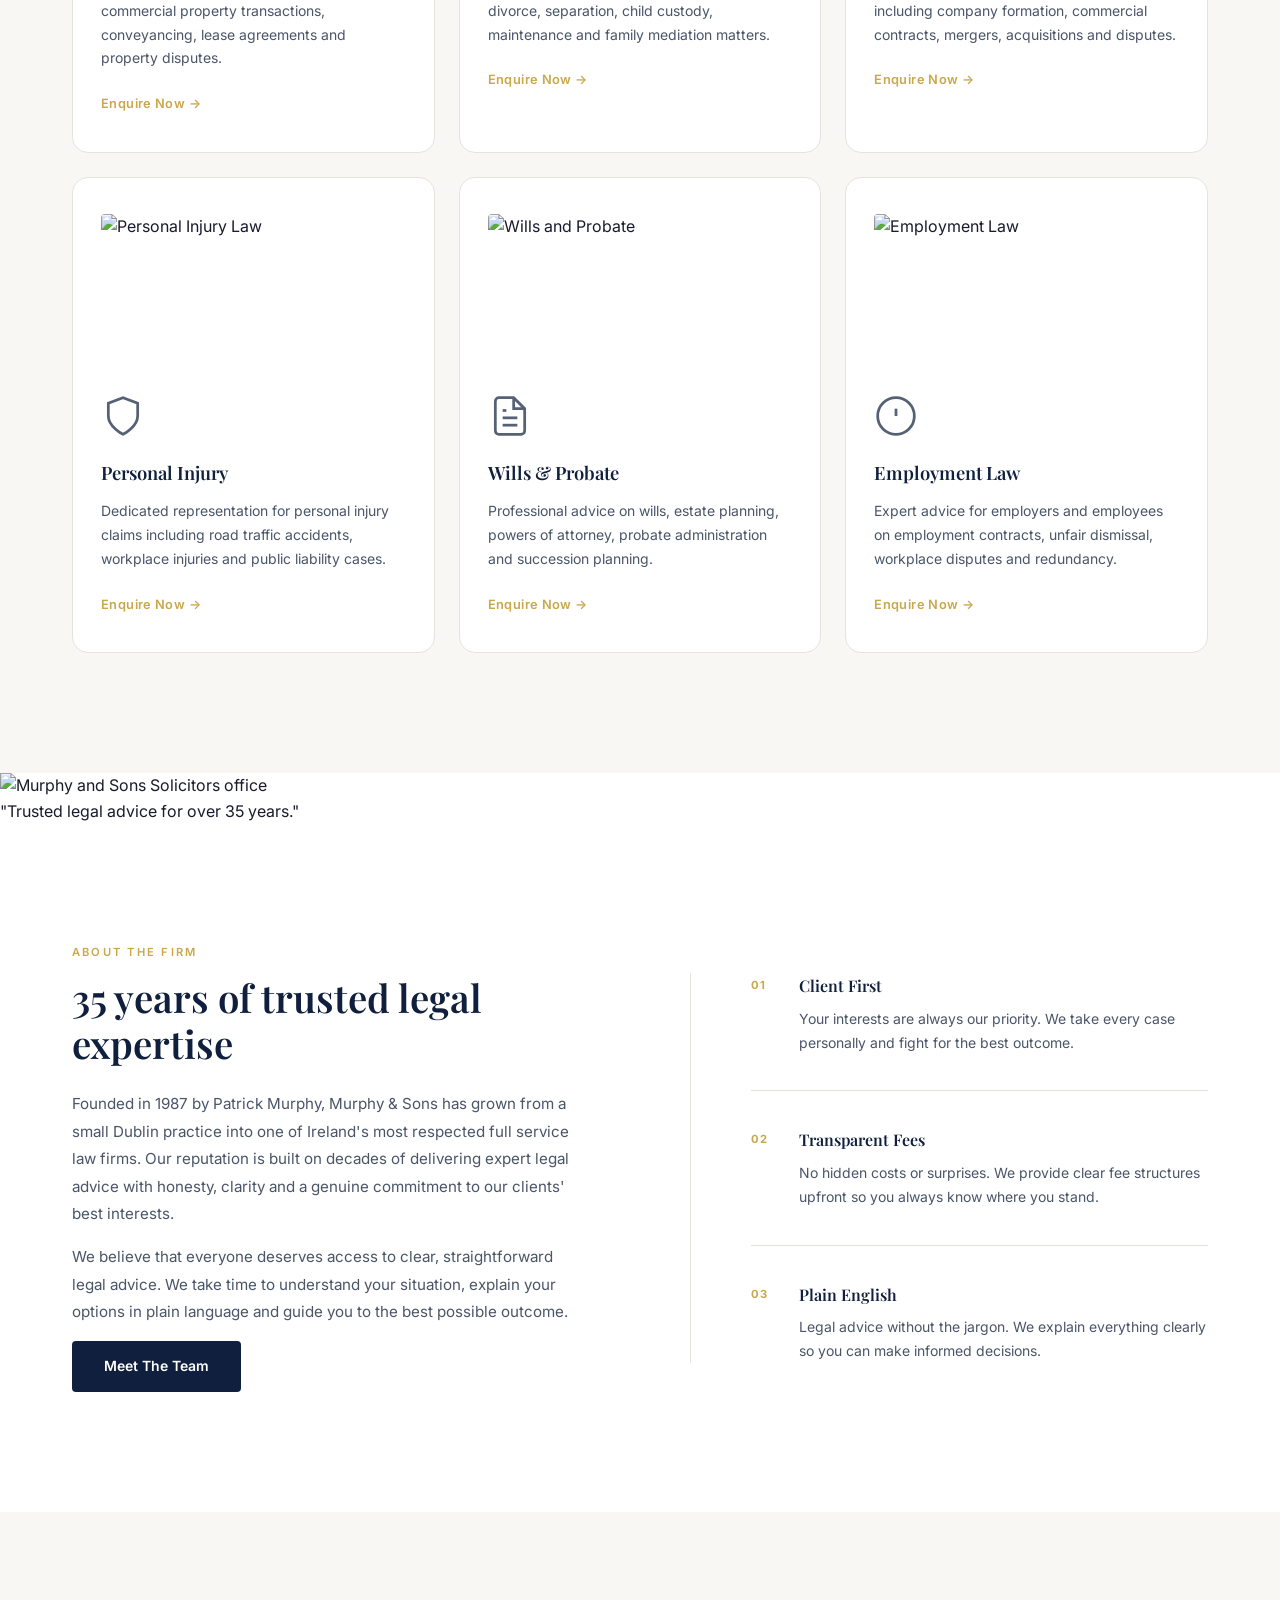
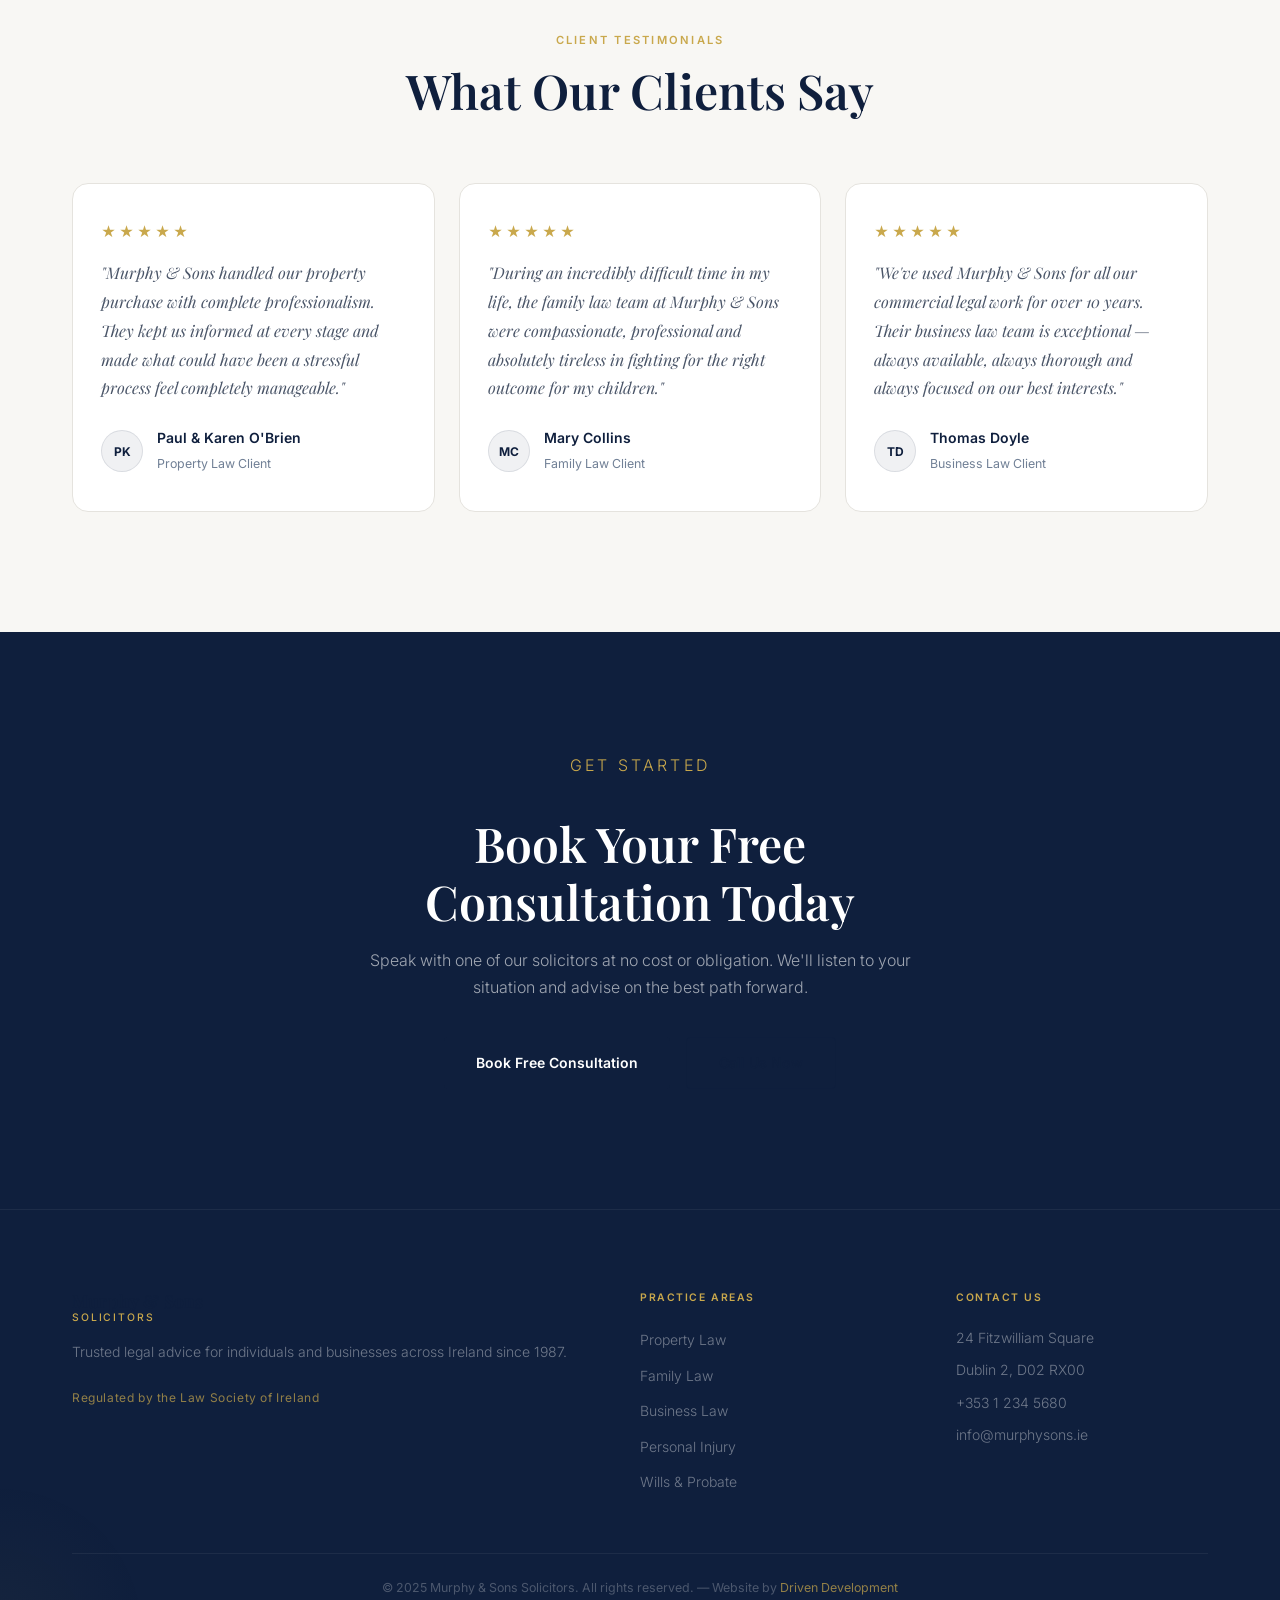
==== commit 6adae794: "Add practice areas and office image section" ====
--- a/index.html
+++ b/index.html
@@ -102,7 +102,14 @@
         <p class="section__sub">We provide comprehensive legal services across all major areas of Irish law, delivering expert advice with clarity and integrity.</p>
       </div>
       <div class="practice__grid">
-        <div class="practice__card">
+
+        <!-- Property Law -->
+        <div class="practice__card">
+          <img
+            src="https://images.unsplash.com/photo-1560518883-ce09059eeffa?w=600&q=80&fit=crop"
+            alt="Property Law"
+            style="width:100%; height:160px; object-fit:cover; border-radius:4px; margin-bottom:20px;"
+          />
           <div class="practice__icon">
             <svg viewBox="0 0 24 24" fill="none" stroke="currentColor" stroke-width="1.5"><path d="M3 9l9-7 9 7v11a2 2 0 0 1-2 2H5a2 2 0 0 1-2-2z"/><polyline points="9 22 9 12 15 12 15 22"/></svg>
           </div>
@@ -110,7 +117,14 @@
           <p>Expert guidance on residential and commercial property transactions, conveyancing, lease agreements and property disputes.</p>
           <a href="pages/contact.html" class="practice__link">Enquire Now →</a>
         </div>
-        <div class="practice__card">
+
+        <!-- Family Law -->
+        <div class="practice__card">
+          <img
+            src="https://images.unsplash.com/photo-1529156069898-49953e39b3ac?w=600&q=80&fit=crop"
+            alt="Family Law"
+            style="width:100%; height:160px; object-fit:cover; border-radius:4px; margin-bottom:20px;"
+          />
           <div class="practice__icon">
             <svg viewBox="0 0 24 24" fill="none" stroke="currentColor" stroke-width="1.5"><path d="M17 21v-2a4 4 0 0 0-4-4H5a4 4 0 0 0-4 4v2"/><circle cx="9" cy="7" r="4"/><path d="M23 21v-2a4 4 0 0 0-3-3.87"/><path d="M16 3.13a4 4 0 0 1 0 7.75"/></svg>
           </div>
@@ -118,7 +132,14 @@
           <p>Sensitive and professional legal support for divorce, separation, child custody, maintenance and family mediation matters.</p>
           <a href="pages/contact.html" class="practice__link">Enquire Now →</a>
         </div>
-        <div class="practice__card">
+
+        <!-- Business & Corporate -->
+        <div class="practice__card">
+          <img
+            src="https://images.unsplash.com/photo-1507003211169-0a1dd7228f2d?w=600&q=80&fit=crop"
+            alt="Business and Corporate Law"
+            style="width:100%; height:160px; object-fit:cover; border-radius:4px; margin-bottom:20px;"
+          />
           <div class="practice__icon">
             <svg viewBox="0 0 24 24" fill="none" stroke="currentColor" stroke-width="1.5"><rect x="2" y="7" width="20" height="14" rx="2" ry="2"/><path d="M16 21V5a2 2 0 0 0-2-2h-4a2 2 0 0 0-2 2v16"/></svg>
           </div>
@@ -126,7 +147,14 @@
           <p>Comprehensive corporate legal services including company formation, commercial contracts, mergers, acquisitions and disputes.</p>
           <a href="pages/contact.html" class="practice__link">Enquire Now →</a>
         </div>
-        <div class="practice__card">
+
+        <!-- Personal Injury -->
+        <div class="practice__card">
+          <img
+            src="https://images.unsplash.com/photo-1521791136064-7986c2920216?w=600&q=80&fit=crop"
+            alt="Personal Injury Law"
+            style="width:100%; height:160px; object-fit:cover; border-radius:4px; margin-bottom:20px;"
+          />
           <div class="practice__icon">
             <svg viewBox="0 0 24 24" fill="none" stroke="currentColor" stroke-width="1.5"><path d="M12 22s8-4 8-10V5l-8-3-8 3v7c0 6 8 10 8 10z"/></svg>
           </div>
@@ -134,7 +162,14 @@
           <p>Dedicated representation for personal injury claims including road traffic accidents, workplace injuries and public liability cases.</p>
           <a href="pages/contact.html" class="practice__link">Enquire Now →</a>
         </div>
-        <div class="practice__card">
+
+        <!-- Wills & Probate -->
+        <div class="practice__card">
+          <img
+            src="https://images.unsplash.com/photo-1450101499163-c8848c66ca85?w=600&q=80&fit=crop"
+            alt="Wills and Probate"
+            style="width:100%; height:160px; object-fit:cover; border-radius:4px; margin-bottom:20px;"
+          />
           <div class="practice__icon">
             <svg viewBox="0 0 24 24" fill="none" stroke="currentColor" stroke-width="1.5"><path d="M14 2H6a2 2 0 0 0-2 2v16a2 2 0 0 0 2 2h12a2 2 0 0 0 2-2V8z"/><polyline points="14 2 14 8 20 8"/><line x1="16" y1="13" x2="8" y2="13"/><line x1="16" y1="17" x2="8" y2="17"/><polyline points="10 9 9 9 8 9"/></svg>
           </div>
@@ -142,7 +177,14 @@
           <p>Professional advice on wills, estate planning, powers of attorney, probate administration and succession planning.</p>
           <a href="pages/contact.html" class="practice__link">Enquire Now →</a>
         </div>
-        <div class="practice__card">
+
+        <!-- Employment Law -->
+        <div class="practice__card">
+          <img
+            src="https://images.unsplash.com/photo-1568992687947-868a62a9f521?w=600&q=80&fit=crop"
+            alt="Employment Law"
+            style="width:100%; height:160px; object-fit:cover; border-radius:4px; margin-bottom:20px;"
+          />
           <div class="practice__icon">
             <svg viewBox="0 0 24 24" fill="none" stroke="currentColor" stroke-width="1.5"><circle cx="12" cy="12" r="10"/><line x1="12" y1="8" x2="12" y2="12"/><line x1="12" y1="16" x2="12.01" y2="16"/></svg>
           </div>
@@ -150,9 +192,21 @@
           <p>Expert advice for employers and employees on employment contracts, unfair dismissal, workplace disputes and redundancy.</p>
           <a href="pages/contact.html" class="practice__link">Enquire Now →</a>
         </div>
-      </div>
-    </div>
-  </section>
+
+      </div>
+    </div>
+  </section>
+
+  <!-- OFFICE IMAGE BREAK -->
+  <div class="img-break">
+    <img
+      src="https://images.unsplash.com/photo-1497366216548-37526070297c?w=1600&q=80&fit=crop"
+      alt="Murphy and Sons Solicitors office"
+    />
+    <div class="img-break__overlay">
+      <p>"Trusted legal advice for over 35 years."</p>
+    </div>
+  </div>
 
   <!-- ABOUT STRIP -->
   <section class="about-strip section" id="about">
@@ -296,4 +350,4 @@
 
   <script src="script.js"></script>
 </body>
-</html>+</html>
